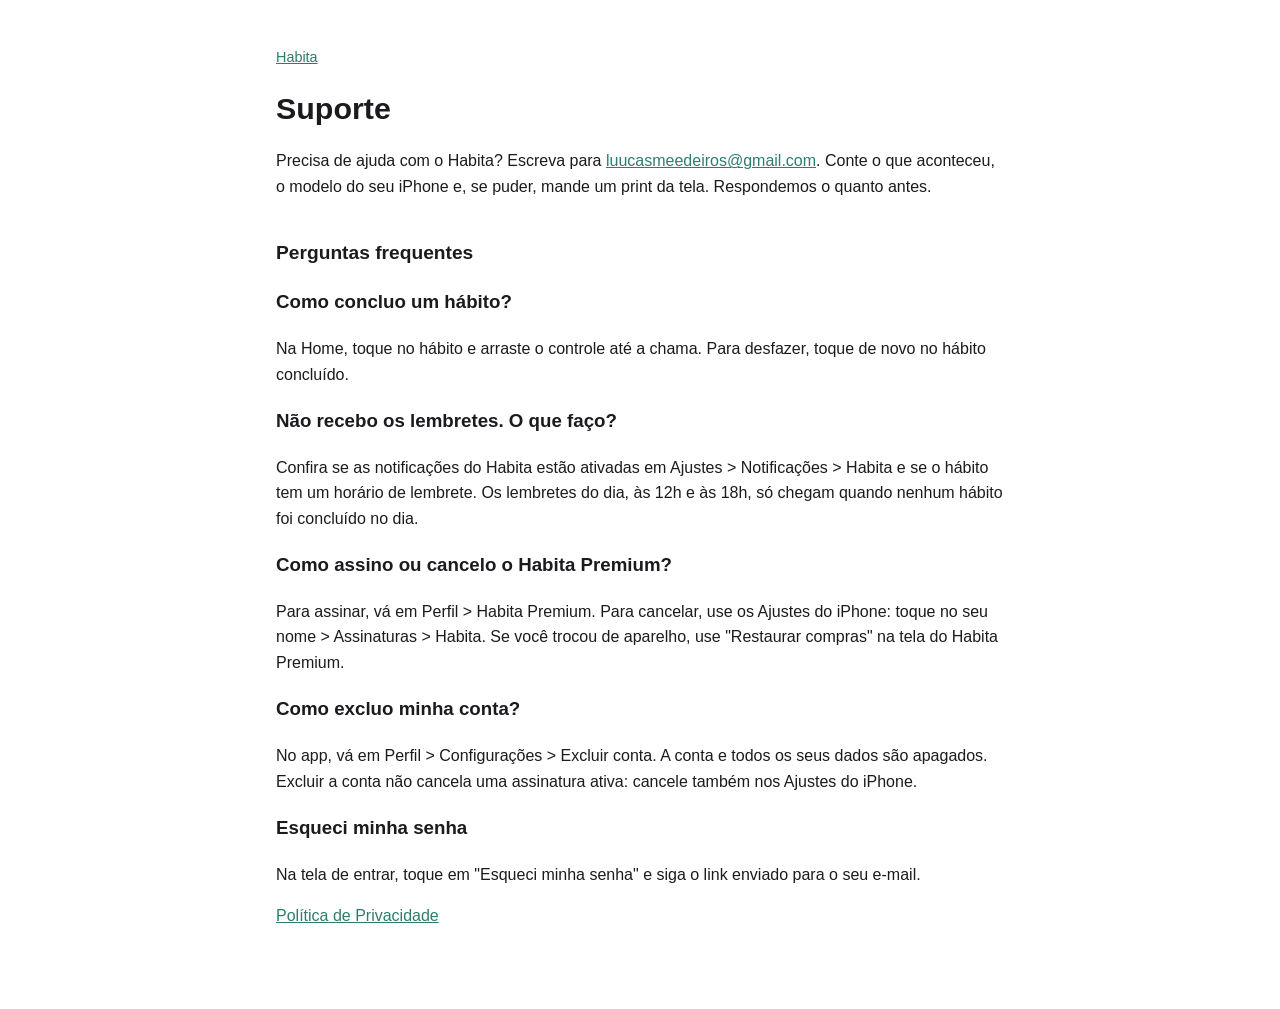
==== suporte/index.html @ bb8cb0c2 "Página de suporte do Habita Contato e perguntas frequentes (conclusão, lembretes, Premium, exclusão " ====
<!doctype html>
<html lang="pt-BR">
<head>
<meta charset="utf-8">
<meta name="viewport" content="width=device-width, initial-scale=1">
<title>Suporte · Habita</title>
<meta name="description" content="Ajuda e contato do app Habita.">
<link rel="stylesheet" href="../estilo.css">
</head>
<body>
<main>
<p class="voltar"><a href="../">Habita</a></p>
<h1>Suporte</h1>
<p>Precisa de ajuda com o Habita? Escreva para
<a href="mailto:luucasmeedeiros@gmail.com">luucasmeedeiros@gmail.com</a>. Conte o que aconteceu,
o modelo do seu iPhone e, se puder, mande um print da tela. Respondemos o quanto antes.</p>

<h2>Perguntas frequentes</h2>

<h3>Como concluo um hábito?</h3>
<p>Na Home, toque no hábito e arraste o controle até a chama. Para desfazer, toque de novo no
hábito concluído.</p>

<h3>Não recebo os lembretes. O que faço?</h3>
<p>Confira se as notificações do Habita estão ativadas em Ajustes &gt; Notificações &gt; Habita e se
o hábito tem um horário de lembrete. Os lembretes do dia, às 12h e às 18h, só chegam quando nenhum
hábito foi concluído no dia.</p>

<h3>Como assino ou cancelo o Habita Premium?</h3>
<p>Para assinar, vá em Perfil &gt; Habita Premium. Para cancelar, use os Ajustes do iPhone: toque no
seu nome &gt; Assinaturas &gt; Habita. Se você trocou de aparelho, use "Restaurar compras" na tela do
Habita Premium.</p>

<h3>Como excluo minha conta?</h3>
<p>No app, vá em Perfil &gt; Configurações &gt; Excluir conta. A conta e todos os seus dados são
apagados. Excluir a conta não cancela uma assinatura ativa: cancele também nos Ajustes do iPhone.</p>

<h3>Esqueci minha senha</h3>
<p>Na tela de entrar, toque em "Esqueci minha senha" e siga o link enviado para o seu e-mail.</p>

<p><a href="../privacidade/">Política de Privacidade</a></p>
</main>
</body>
</html>
---- estilo.css ----
:root {
  --fundo: #ffffff;
  --texto: #1c1a1f;
  --suave: #5d5866;
  --linha: #e4e1e8;
  --destaque: #2e7d6b;
  color-scheme: light dark;
}
@media (prefers-color-scheme: dark) {
  :root {
    --fundo: #17111c;
    --texto: #f1eef4;
    --suave: #b5afbd;
    --linha: #332b3a;
    --destaque: #8ee3c1;
  }
}
* { box-sizing: border-box; }
body {
  margin: 0;
  background: var(--fundo);
  color: var(--texto);
  font: 16px/1.6 -apple-system, BlinkMacSystemFont, "Segoe UI", Roboto, sans-serif;
}
main { max-width: 760px; margin: 0 auto; padding: 32px 16px 64px; }
h1 { font-size: 1.9rem; margin: 0.2em 0; }
h2 { font-size: 1.2rem; margin-top: 2em; }
a { color: var(--destaque); }
.data, .voltar { color: var(--suave); font-size: 0.9rem; }
table { width: 100%; border-collapse: collapse; font-size: 0.92rem; display: block; overflow-x: auto; }
th, td { text-align: left; vertical-align: top; padding: 8px; border-bottom: 1px solid var(--linha); }
th { color: var(--suave); font-weight: 600; }
li { margin: 0.3em 0; }
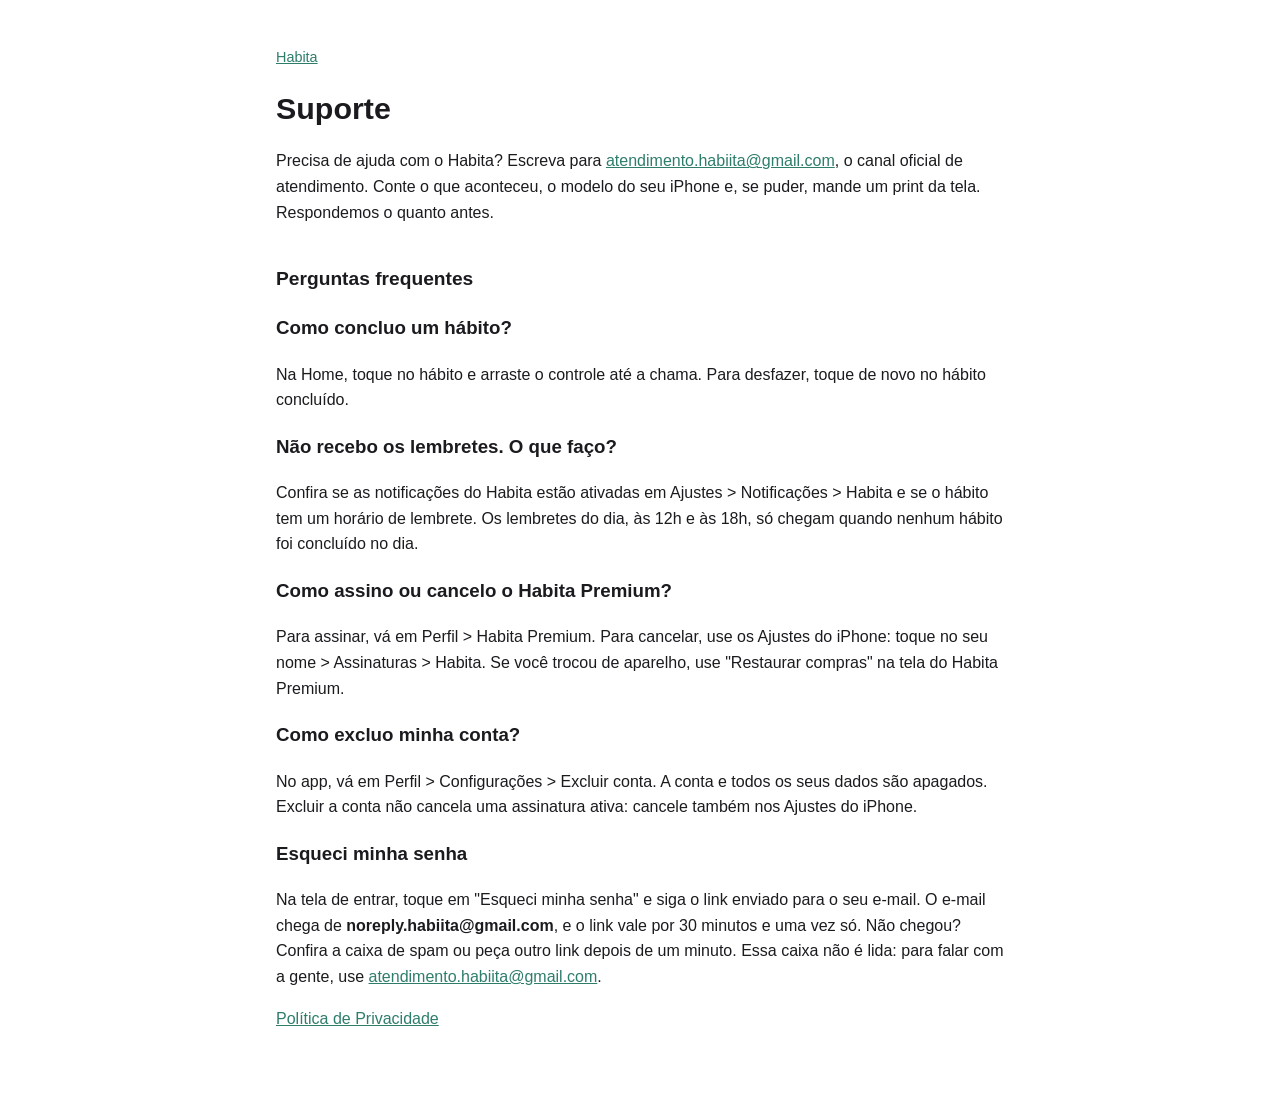
==== commit a7c6410d: "Suporte: atendimento.habiita@gmail.com como canal oficial (#241) A página de suporte (URL de suporte" ====
--- a/suporte/index.html
+++ b/suporte/index.html
@@ -12,7 +12,8 @@
 <p class="voltar"><a href="../">Habita</a></p>
 <h1>Suporte</h1>
 <p>Precisa de ajuda com o Habita? Escreva para
-<a href="mailto:luucasmeedeiros@gmail.com">luucasmeedeiros@gmail.com</a>. Conte o que aconteceu,
+<a href="mailto:atendimento.habiita@gmail.com">atendimento.habiita@gmail.com</a>, o canal oficial de
+atendimento. Conte o que aconteceu,
 o modelo do seu iPhone e, se puder, mande um print da tela. Respondemos o quanto antes.</p>
 
 <h2>Perguntas frequentes</h2>
@@ -36,7 +37,10 @@
 apagados. Excluir a conta não cancela uma assinatura ativa: cancele também nos Ajustes do iPhone.</p>
 
 <h3>Esqueci minha senha</h3>
-<p>Na tela de entrar, toque em "Esqueci minha senha" e siga o link enviado para o seu e-mail.</p>
+<p>Na tela de entrar, toque em "Esqueci minha senha" e siga o link enviado para o seu e-mail. O
+e-mail chega de <strong>noreply.habiita@gmail.com</strong>, e o link vale por 30 minutos e uma vez
+só. Não chegou? Confira a caixa de spam ou peça outro link depois de um minuto. Essa caixa não é
+lida: para falar com a gente, use <a href="mailto:atendimento.habiita@gmail.com">atendimento.habiita@gmail.com</a>.</p>
 
 <p><a href="../privacidade/">Política de Privacidade</a></p>
 </main>
